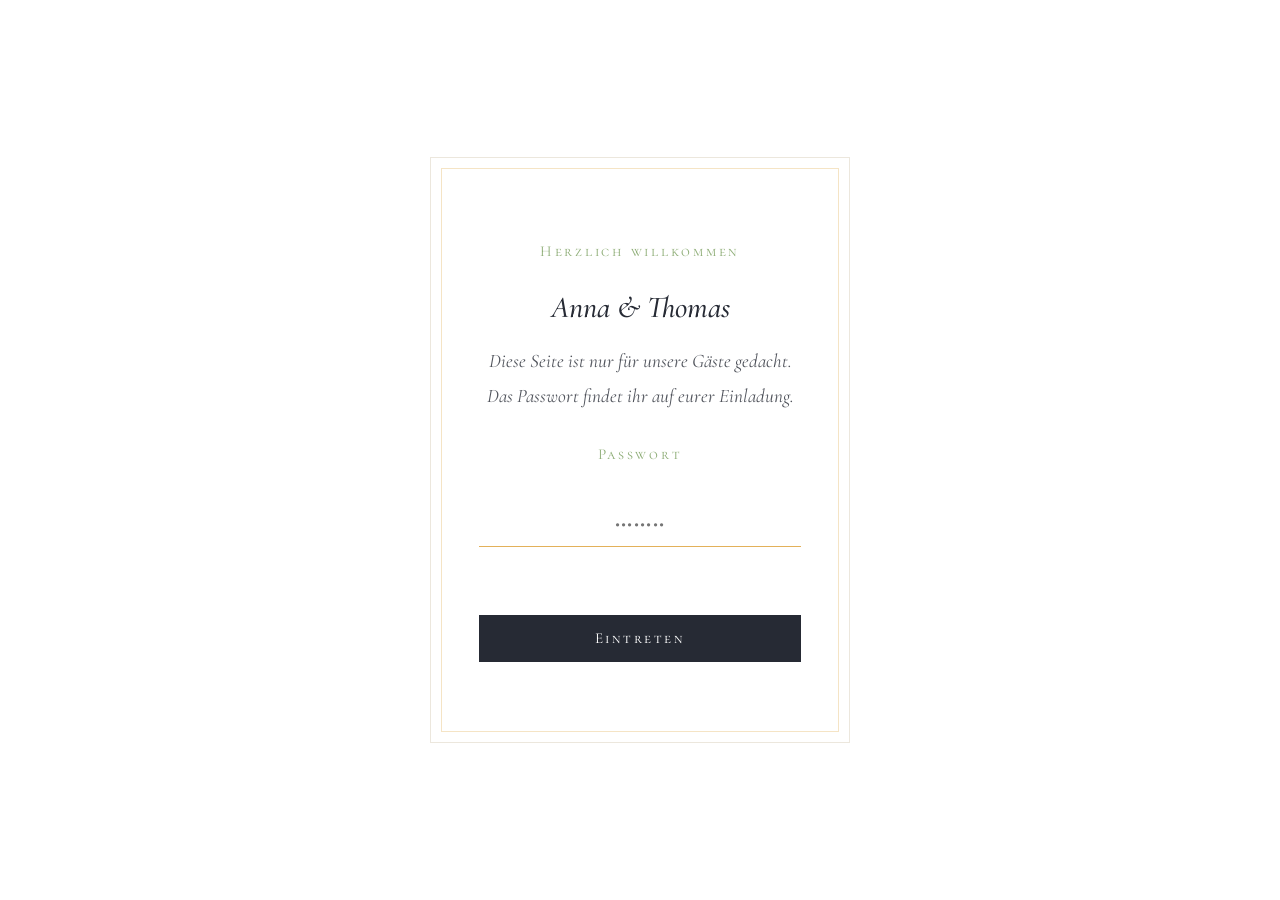
==== index.html @ 063ee351 "Add files via upload" ====
<!DOCTYPE html>
<html lang="de">
<head>
  <meta charset="UTF-8">
  <meta name="viewport" content="width=device-width, initial-scale=1.0">
  <title>Anna &amp; Thomas – Unsere Hochzeit</title>
  <meta name="robots" content="noindex, nofollow">
  <link rel="preconnect" href="https://fonts.googleapis.com">
  <link href="https://fonts.googleapis.com/css2?family=Cormorant+Garamond:ital,wght@0,400;0,500;0,600;1,400;1,500;1,600&display=swap" rel="stylesheet">
  <link rel="stylesheet" href="css/style.css">
</head>
<body>
  <img src="img/floral-frame.svg" alt="" class="floral-frame">


  <div class="gate">
    <div class="gate-card">
      <span class="eyebrow">Herzlich willkommen</span>
      <h1>Anna &amp; Thomas</h1>
      <p style="opacity:.8;">Diese Seite ist nur für unsere Gäste gedacht.<br>Das Passwort findet ihr auf eurer Einladung.</p>

      <form id="gate-form" class="gate-form" autocomplete="off">
        <label for="gate-password" class="eyebrow" style="text-align:center;">Passwort</label>
        <input
          type="password"
          id="gate-password"
          name="password"
          required
          autofocus
          placeholder="••••••••">
        <p id="gate-error" class="gate-error" role="alert" aria-live="polite"></p>
        <button type="submit" class="btn">Eintreten</button>
      </form>
    </div>
  </div>

  <script src="js/auth.js"></script>
</body>
</html>
---- css/style.css ----
/* =========================================================
   DESIGN TOKENS
   ========================================================= */
:root {
  --ivory: #FFFFFF;      /* reinweißer Hintergrund */
  --plum: #262A34;       /* Haupttext, dunkles Anthrazit-Navy */
  --sage: #8FAE78;       /* gedämpftes Blumen-Grün */
  --rose: #E7A6AC;       /* zartes Blüten-Rosa */
  --gold: #E3B15A;       /* warmes Sonnenblumen-Gelb/Gold als Akzent */
  --line: #ECE7DD;       /* Haarlinien, sehr helles Beige */

  --font-display: "Cormorant Garamond", "Times New Roman", serif;
  --font-body: "Cormorant Garamond", "EB Garamond", Georgia, serif;

  --space-1: 0.5rem;
  --space-2: 1rem;
  --space-3: 1.75rem;
  --space-4: 3rem;
  --space-5: 5rem;

  --max-width: 1100px;
}

@media (prefers-reduced-motion: reduce) {
  *, *::before, *::after {
    animation-duration: 0.01ms !important;
    animation-iteration-count: 1 !important;
    transition-duration: 0.01ms !important;
    scroll-behavior: auto !important;
  }
}

* { box-sizing: border-box; }

html { scroll-behavior: smooth; }

body {
  margin: 0;
  background: var(--ivory);
  color: var(--plum);
  font-family: var(--font-body);
  font-style: italic;
  font-size: 1.2rem;
  line-height: 1.8;
  -webkit-font-smoothing: antialiased;
}

img { max-width: 100%; display: block; }

a {
  color: inherit;
  text-decoration: none;
}

:focus-visible {
  outline: 2px solid var(--gold);
  outline-offset: 3px;
}

h1, h2, h3 {
  font-family: var(--font-display);
  font-weight: 500;
  margin: 0 0 var(--space-2);
  color: var(--plum);
}

h1 { font-size: clamp(2.6rem, 6vw, 4.2rem); font-style: italic; }
h2 { font-size: clamp(1.8rem, 4vw, 2.6rem); }
h3 { font-size: clamp(1.3rem, 3vw, 1.6rem); }

p { margin: 0 0 var(--space-2); }

.eyebrow {
  font-family: var(--font-body);
  font-style: normal;
  font-variant: small-caps;
  letter-spacing: 0.18em;
  font-size: 0.95rem;
  color: var(--sage);
}

/* =========================================================
   ZIER-ELEMENTE: Monogramm & Fleuron-Trenner
   ========================================================= */
.monogram {
  width: 84px;
  height: 84px;
  margin: 0 auto var(--space-3);
  display: block;
}

.divider {
  display: flex;
  align-items: center;
  justify-content: center;
  gap: var(--space-2);
  margin: var(--space-3) auto;
  width: 100%;
  max-width: 260px;
}
.divider::before,
.divider::after {
  content: "";
  flex: 1;
  height: 1px;
  background: var(--gold);
  opacity: 0.55;
}
.divider .diamond {
  width: 7px;
  height: 7px;
  background: var(--gold);
  transform: rotate(45deg);
  flex-shrink: 0;
}

/* =========================================================
   LAYOUT / HEADER / NAV
   ========================================================= */
.page-shell {
  max-width: var(--max-width);
  margin: 0 auto;
  padding: 0 var(--space-3);
}

.site-header {
  display: flex;
  align-items: center;
  justify-content: space-between;
  padding: var(--space-3) 0 var(--space-2);
  max-width: var(--max-width);
  margin: 0 auto;
  padding-left: var(--space-3);
  padding-right: var(--space-3);
  flex-wrap: wrap;
  gap: var(--space-2);
}

.site-logo {
  font-family: var(--font-display);
  font-style: italic;
  font-size: 1.4rem;
  color: var(--plum);
  letter-spacing: 0.02em;
}

.site-nav {
  display: flex;
  gap: var(--space-3);
  flex-wrap: wrap;
  justify-content: flex-end;
}

.site-nav a {
  font-variant: small-caps;
  font-style: normal;
  letter-spacing: 0.14em;
  font-size: 0.95rem;
  padding-bottom: 3px;
  border-bottom: 1px solid transparent;
  transition: border-color 0.25s ease, color 0.25s ease;
}

.site-nav a:hover,
.site-nav a:focus-visible {
  border-color: var(--gold);
  color: var(--gold);
}

.site-nav a[aria-current="page"] {
  border-color: var(--gold);
  color: var(--gold);
}

main { min-height: 60vh; }

.site-footer {
  text-align: center;
  padding: var(--space-4) var(--space-2) var(--space-3);
  font-size: 0.9rem;
  color: var(--sage);
}

/* =========================================================
   LANDING PAGE (home.html)
   ========================================================= */
.hero {
  min-height: 72vh;
  display: flex;
  flex-direction: column;
  align-items: center;
  justify-content: center;
  text-align: center;
  padding: var(--space-4) var(--space-3);
  animation: fade-up 900ms ease both;
}

@keyframes fade-up {
  from { opacity: 0; transform: translateY(14px); }
  to { opacity: 1; transform: translateY(0); }
}

.hero .names {
  margin: var(--space-2) 0;
}

.hero .date {
  font-variant: small-caps;
  font-style: normal;
  letter-spacing: 0.2em;
  font-size: 1.05rem;
  color: var(--plum);
}

.hero .quote {
  max-width: 46ch;
  font-style: italic;
  color: var(--plum);
  opacity: 0.85;
  margin-top: var(--space-3);
}

.countdown {
  display: flex;
  gap: var(--space-4);
  margin-top: var(--space-4);
}

.countdown .unit {
  text-align: center;
}

.countdown .num {
  font-family: var(--font-display);
  font-size: 2.4rem;
  color: var(--gold);
  display: block;
  line-height: 1;
}

.countdown .label {
  font-variant: small-caps;
  font-style: normal;
  letter-spacing: 0.12em;
  font-size: 0.85rem;
  color: var(--sage);
}

/* =========================================================
   PASSWORT-SEITE (index.html)
   ========================================================= */
.gate {
  min-height: 100vh;
  display: flex;
  align-items: center;
  justify-content: center;
  padding: var(--space-3);
}

.gate-card {
  width: 100%;
  max-width: 420px;
  text-align: center;
  padding: var(--space-5) var(--space-4);
  border: 1px solid var(--line);
  position: relative;
  background: var(--ivory);
}

.gate-card::before {
  content: "";
  position: absolute;
  inset: 10px;
  border: 1px solid var(--gold);
  opacity: 0.35;
  pointer-events: none;
}

.gate-card h1 {
  font-size: 1.9rem;
  margin-bottom: var(--space-1);
}

.gate-card .eyebrow { display: block; margin-bottom: var(--space-2); }

.gate-form {
  margin-top: var(--space-3);
  display: flex;
  flex-direction: column;
  gap: var(--space-2);
}

.gate-form input[type="password"] {
  font-family: var(--font-body);
  font-size: 1.05rem;
  text-align: center;
  padding: 0.75rem 1rem;
  border: none;
  border-bottom: 1px solid var(--line);
  background: transparent;
  color: var(--plum);
  letter-spacing: 0.08em;
}

.gate-form input[type="password"]:focus {
  border-bottom-color: var(--gold);
  outline: none;
}

.btn {
  font-family: var(--font-body);
  font-variant: small-caps;
  font-style: normal;
  letter-spacing: 0.16em;
  font-size: 0.95rem;
  background: var(--plum);
  color: var(--ivory);
  border: 1px solid var(--plum);
  padding: 0.85rem 1.5rem;
  cursor: pointer;
  transition: background 0.25s ease, color 0.25s ease;
}

.btn:hover, .btn:focus-visible {
  background: var(--gold);
  border-color: var(--gold);
}

.btn.btn-outline {
  background: transparent;
  color: var(--plum);
}
.btn.btn-outline:hover { color: var(--ivory); }

.gate-error {
  min-height: 1.4em;
  color: #A24C4C;
  font-size: 0.9rem;
  font-variant: small-caps;
  font-style: normal;
  letter-spacing: 0.08em;
}

.gate-error.shake {
  animation: shake 420ms ease;
}
@keyframes shake {
  20%, 60% { transform: translateX(-6px); }
  40%, 80% { transform: translateX(6px); }
}

/* =========================================================
   ALLGEMEINE SEKTIONEN / KARTEN
   ========================================================= */
.section {
  padding: var(--space-5) var(--space-3);
  max-width: var(--max-width);
  margin: 0 auto;
}

.section-intro {
  text-align: center;
  max-width: 60ch;
  margin: 0 auto var(--space-4);
}

.card-grid {
  display: grid;
  grid-template-columns: repeat(auto-fit, minmax(280px, 1fr));
  gap: var(--space-4);
}

.card {
  border: 1px solid var(--line);
  padding: var(--space-3);
}

.card h3 { margin-bottom: var(--space-1); }

.card .meta {
  font-variant: small-caps;
  font-style: normal;
  letter-spacing: 0.1em;
  color: var(--sage);
  font-size: 0.9rem;
  margin-bottom: var(--space-2);
}

.card .map-link {
  display: inline-block;
  margin-top: var(--space-1);
  border-bottom: 1px solid var(--gold);
  font-variant: small-caps;
  font-style: normal;
  letter-spacing: 0.1em;
  font-size: 0.9rem;
}


/* =========================================================
   ABLAUF (zweispaltig: Titel links, Trennlinie, Zeiten rechts)
   ========================================================= */
.schedule {
  display: flex;
  align-items: center;
  gap: var(--space-5);
  max-width: 900px;
  margin: 0 auto;
  min-height: 50vh;
}

.schedule-title {
  flex: 0 0 auto;
}

.schedule-title h1 {
  margin: 0;
  white-space: nowrap;
}

.schedule-divider {
  align-self: stretch;
  width: 1px;
  background: var(--line);
  flex-shrink: 0;
}

.schedule-list {
  display: flex;
  flex-direction: column;
  gap: var(--space-3);
}

.schedule-row {
  display: flex;
  align-items: baseline;
  gap: var(--space-3);
}

.schedule-row .time {
  font-family: var(--font-display);
  font-size: 1.5rem;
  color: var(--plum);
  min-width: 4.5ch;
  text-align: right;
}

.schedule-row .event {
  font-size: 1.25rem;
}

@media (max-width: 700px) {
  .schedule {
    flex-direction: column;
    align-items: flex-start;
    gap: var(--space-3);
    min-height: 0;
  }
  .schedule-divider {
    width: 100%;
    height: 1px;
  }
}

/* =========================================================
   FAQ (Accordion)
   ========================================================= */
.faq-list {
  max-width: 700px;
  margin: 0 auto;
}

.faq-item {
  border-bottom: 1px solid var(--line);
}

.faq-item summary {
  cursor: pointer;
  list-style: none;
  padding: var(--space-2) 0;
  font-family: var(--font-display);
  font-size: 1.25rem;
  display: flex;
  align-items: center;
  justify-content: space-between;
  gap: var(--space-2);
}

.faq-item summary::-webkit-details-marker { display: none; }

.faq-item summary::after {
  content: "+";
  font-size: 1.4rem;
  color: var(--gold);
  flex-shrink: 0;
  transition: transform 0.25s ease;
}

.faq-item[open] summary::after {
  content: "\2013"; /* – */
}

.faq-item .faq-answer {
  padding: 0 0 var(--space-3);
  color: var(--plum);
  opacity: 0.9;
}

/* =========================================================
   RSVP-INFO (reiner Text, kein Formular)
   ========================================================= */
.rsvp-info {
  max-width: 520px;
  margin: 0 auto;
  text-align: center;
}

/* =========================================================
   BLUMEN-RAHMEN (dein Original-Bild, in SVG gewrappt, skaliert
   nicht-uniform bis an alle vier Bildschirmränder)
   ========================================================= */
.floral-frame {
  position: fixed;
  inset: 0;
  width: 100vw;
  height: 100vh;
  z-index: 0;
  pointer-events: none;
}

.site-header, main, .site-footer, .gate {
  position: relative;
  z-index: 1;
}

.page-shell, .section, .gate-card { position: relative; }

/* Sicherer Innenabstand, damit Inhalte nicht unter dem Rahmen liegen */
.site-header {
  padding-top: max(var(--space-3), 4vh);
  padding-left: max(var(--space-3), 6vw);
  padding-right: max(var(--space-3), 6vw);
}

.section {
  padding-left: max(var(--space-3), 6vw);
  padding-right: max(var(--space-3), 6vw);
  padding-top: max(var(--space-4), 4vh);
  padding-bottom: max(var(--space-5), 8vh);
}

.hero { padding-left: max(var(--space-3), 6vw); padding-right: max(var(--space-3), 6vw); }

.site-footer { padding-bottom: max(var(--space-3), 5vh); }

@media (max-width: 780px) {
  .site-header, .section, .hero {
    padding-left: var(--space-3);
    padding-right: var(--space-3);
  }
}

/* =========================================================
   RESPONSIVE
   ========================================================= */
@media (max-width: 640px) {
  .site-header { flex-direction: column; align-items: flex-start; }
  .site-nav { justify-content: flex-start; gap: var(--space-2); }
  .countdown { gap: var(--space-2); }
  .countdown .num { font-size: 1.8rem; }
  .timeline { padding-left: var(--space-3); }
  .timeline-item::before { left: calc(-1 * var(--space-3) + 1px); }
}
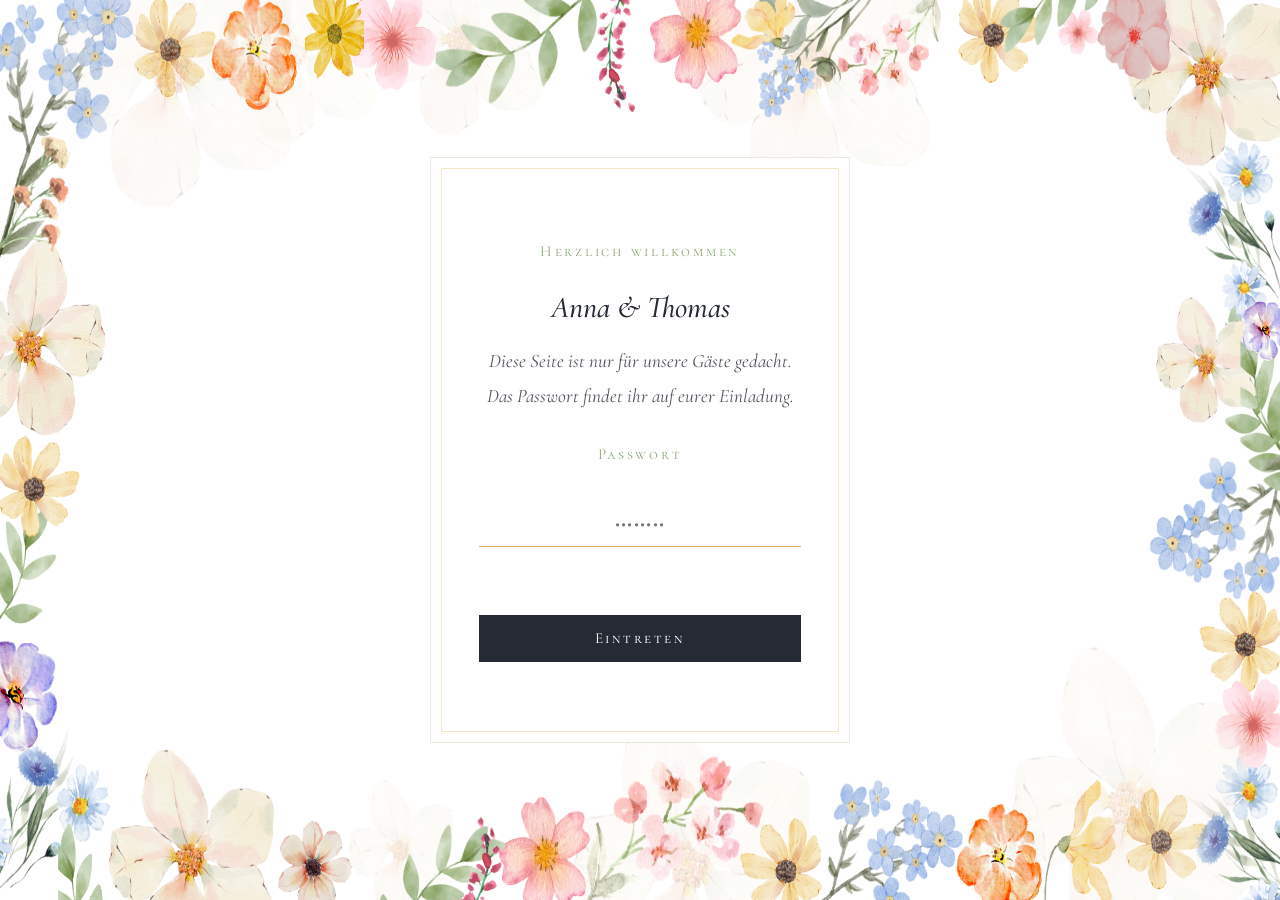
==== commit f07d6fd3: "Update index.html" ====
--- a/index.html
+++ b/index.html
@@ -10,7 +10,7 @@
   <link rel="stylesheet" href="css/style.css">
 </head>
 <body>
-  <img src="img/floral-frame.svg" alt="" class="floral-frame">
+  <img src="img/floral-frame.png" alt="" class="floral-frame">
 
 
   <div class="gate">
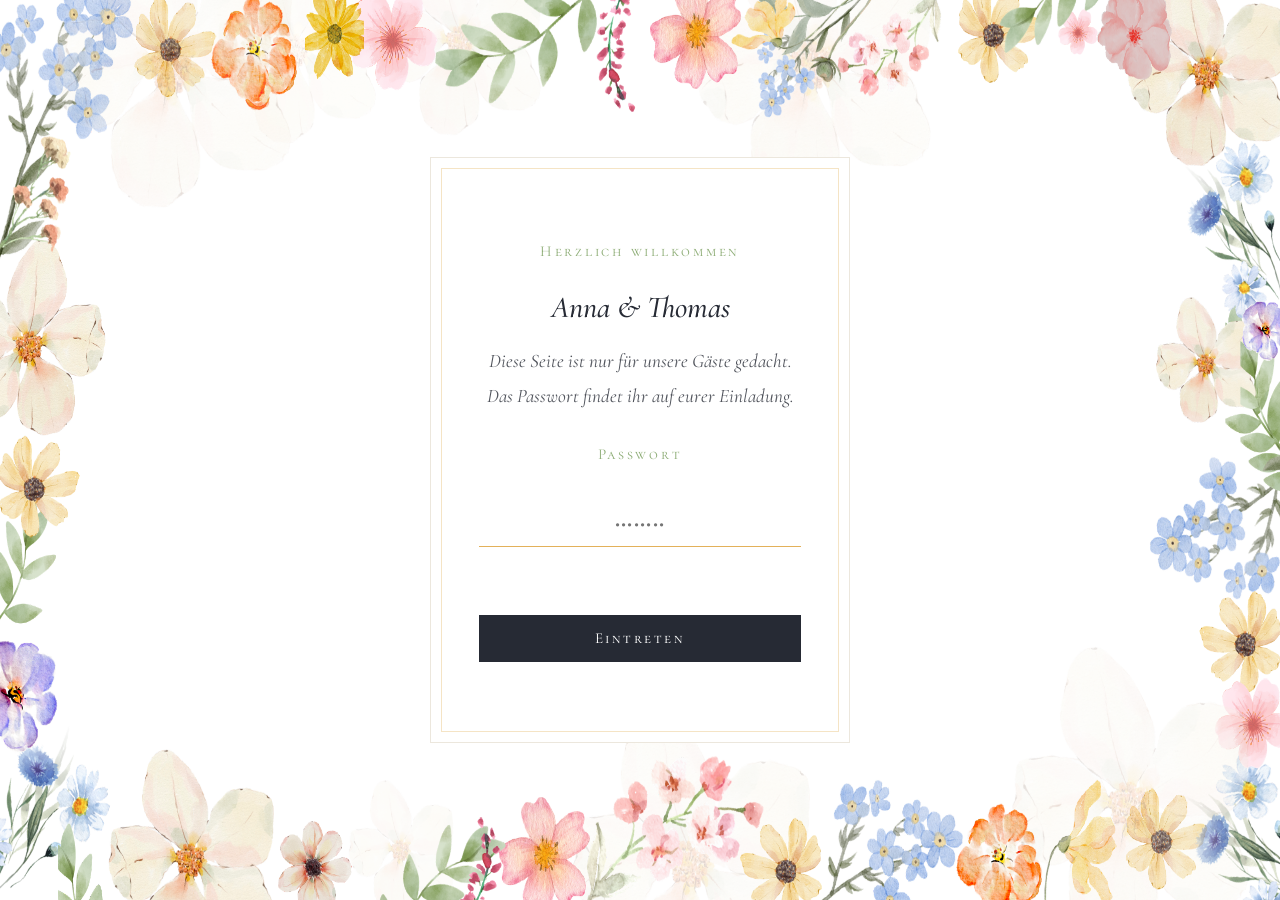
==== commit 88a38452: "Update index.html" ====
--- a/index.html
+++ b/index.html
@@ -10,7 +10,7 @@
   <link rel="stylesheet" href="css/style.css">
 </head>
 <body>
-  <img src="img/floral-frame.png" alt="" class="floral-frame">
+  <img src="img/floral-frame.svg" alt="" class="floral-frame">
 
 
   <div class="gate">
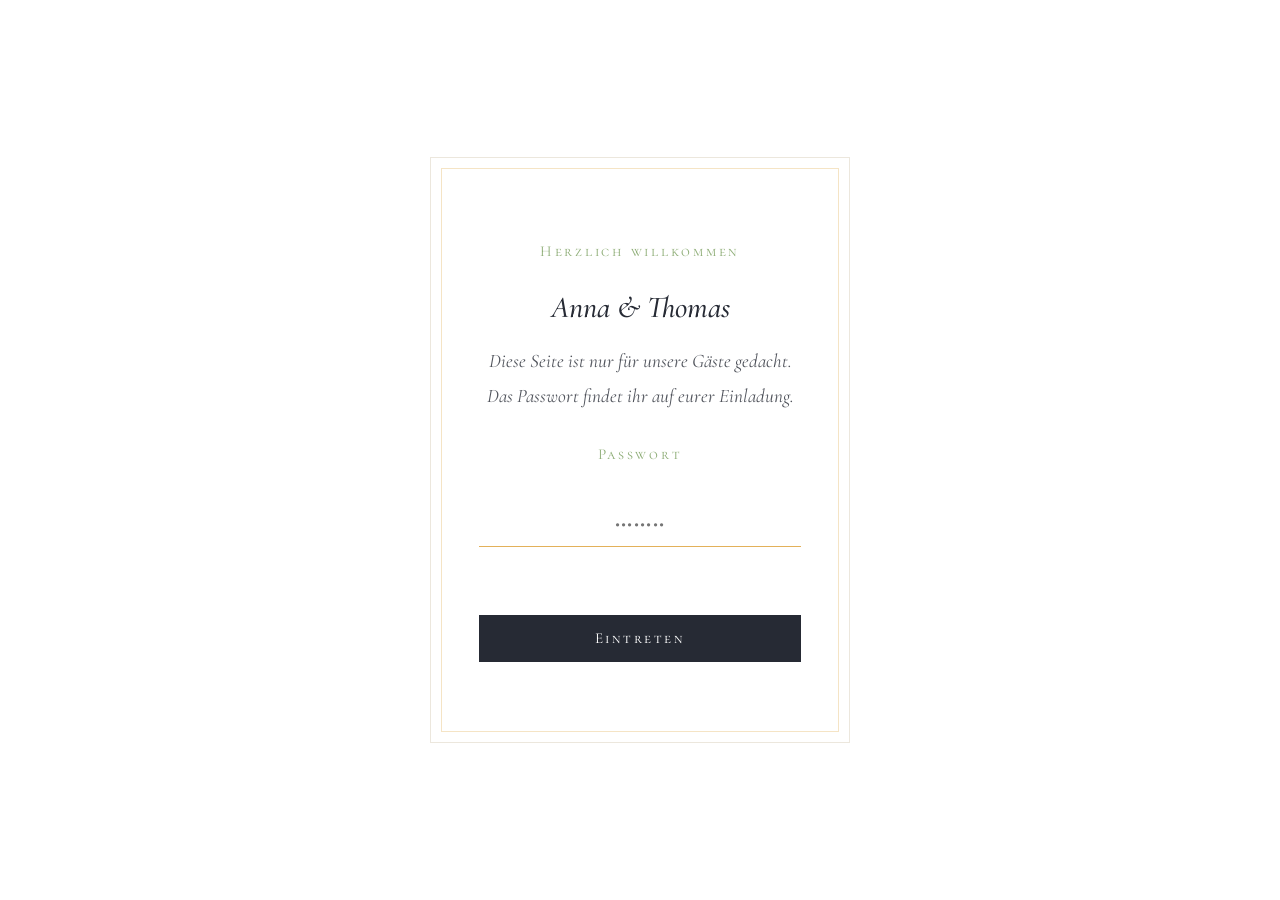
==== commit 41dbd6af: "Add files via upload" ====
--- a/index.html
+++ b/index.html
@@ -10,7 +10,12 @@
   <link rel="stylesheet" href="css/style.css">
 </head>
 <body>
-  <img src="img/floral-frame.svg" alt="" class="floral-frame">
+  <img src="img/floral-top.png" alt="" class="floral-band top">
+  <img src="img/floral-bottom.png" alt="" class="floral-band bottom">
+  <img src="img/floral-left-top.png" alt="" class="floral-band side left-top">
+  <img src="img/floral-left-bottom.png" alt="" class="floral-band side left-bottom">
+  <img src="img/floral-right-top.png" alt="" class="floral-band side right-top">
+  <img src="img/floral-right-bottom.png" alt="" class="floral-band side right-bottom">
 
 
   <div class="gate">
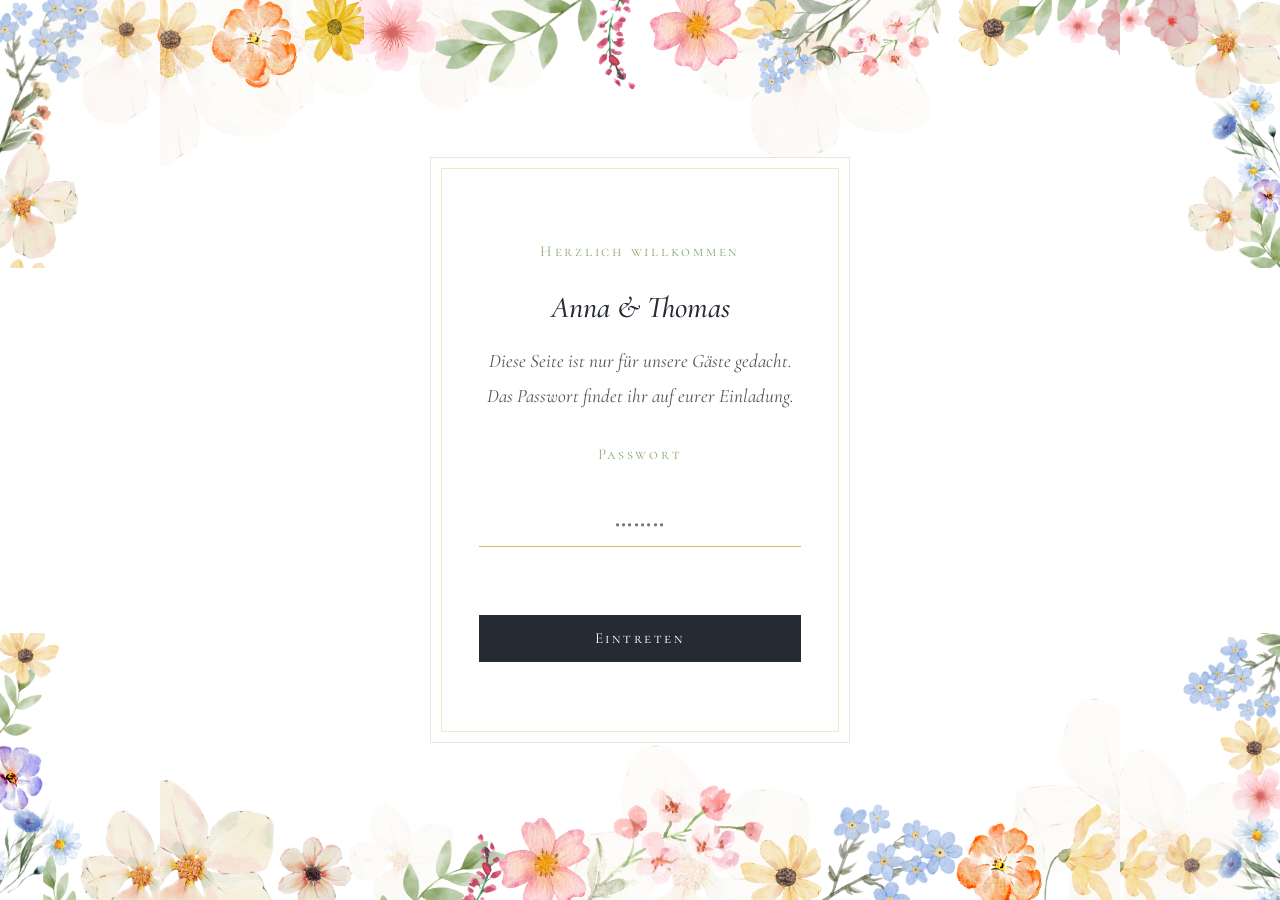
==== commit c7f27f8c: "Update index.html" ====
--- a/index.html
+++ b/index.html
@@ -1,6 +1,7 @@
 <!DOCTYPE html>
 <html lang="de">
 <head>
+  
   <meta charset="UTF-8">
   <meta name="viewport" content="width=device-width, initial-scale=1.0">
   <title>Anna &amp; Thomas – Unsere Hochzeit</title>
--- a/css/style.css
+++ b/css/style.css
@@ -516,16 +516,47 @@
 }
 
 /* =========================================================
-   BLUMEN-RAHMEN (dein Original-Bild, in SVG gewrappt, skaliert
-   nicht-uniform bis an alle vier Bildschirmränder)
-   ========================================================= */
-.floral-frame {
+   BLUMEN-RAHMEN (einzelne, unverzerrte Randstreifen aus deinem
+   Original-Bild – jeder Streifen skaliert nur in EINE Richtung,
+   dadurch keine Verzerrung, egal welche Bildschirmgröße)
+   ========================================================= */
+.floral-band {
   position: fixed;
-  inset: 0;
-  width: 100vw;
-  height: 100vh;
   z-index: 0;
   pointer-events: none;
+}
+
+.floral-band.top {
+  top: 0;
+  left: 0;
+  width: 100%;
+  height: auto;
+}
+
+.floral-band.bottom {
+  bottom: 0;
+  left: 0;
+  width: 100%;
+  height: auto;
+}
+
+.floral-band.side {
+  width: 60px;
+  height: auto;
+  display: none;
+}
+
+.floral-band.left-top { top: 0; left: 0; }
+.floral-band.left-bottom { bottom: 0; left: 0; }
+.floral-band.right-top { top: 0; right: 0; }
+.floral-band.right-bottom { bottom: 0; right: 0; }
+
+@media (min-width: 640px) {
+  .floral-band.side { display: block; width: 100px; }
+}
+
+@media (min-width: 1024px) {
+  .floral-band.side { width: 160px; }
 }
 
 .site-header, main, .site-footer, .gate {
@@ -535,29 +566,37 @@
 
 .page-shell, .section, .gate-card { position: relative; }
 
-/* Sicherer Innenabstand, damit Inhalte nicht unter dem Rahmen liegen */
+/* Sicherer Innenabstand, an die tatsächliche Streifenhöhe/-breite
+   gekoppelt (per Breakpoint, nicht geschätzt) */
 .site-header {
-  padding-top: max(var(--space-3), 4vh);
-  padding-left: max(var(--space-3), 6vw);
-  padding-right: max(var(--space-3), 6vw);
+  padding-top: 3.5rem;
+  padding-left: var(--space-3);
+  padding-right: var(--space-3);
 }
 
 .section {
-  padding-left: max(var(--space-3), 6vw);
-  padding-right: max(var(--space-3), 6vw);
-  padding-top: max(var(--space-4), 4vh);
-  padding-bottom: max(var(--space-5), 8vh);
-}
-
-.hero { padding-left: max(var(--space-3), 6vw); padding-right: max(var(--space-3), 6vw); }
-
-.site-footer { padding-bottom: max(var(--space-3), 5vh); }
-
-@media (max-width: 780px) {
-  .site-header, .section, .hero {
-    padding-left: var(--space-3);
-    padding-right: var(--space-3);
-  }
+  padding-left: var(--space-3);
+  padding-right: var(--space-3);
+  padding-top: var(--space-4);
+  padding-bottom: 4.5rem;
+}
+
+.hero { padding-left: var(--space-3); padding-right: var(--space-3); }
+
+.site-footer { padding-bottom: 3.5rem; }
+
+@media (min-width: 640px) {
+  .site-header { padding-top: 4.5rem; padding-left: 6rem; padding-right: 6rem; }
+  .section { padding-left: 6rem; padding-right: 6rem; padding-bottom: 5.5rem; }
+  .hero { padding-left: 6rem; padding-right: 6rem; }
+  .site-footer { padding-bottom: 4.5rem; }
+}
+
+@media (min-width: 1024px) {
+  .site-header { padding-top: 5.5rem; padding-left: 9rem; padding-right: 9rem; }
+  .section { padding-left: 9rem; padding-right: 9rem; padding-bottom: 6.5rem; }
+  .hero { padding-left: 9rem; padding-right: 9rem; }
+  .site-footer { padding-bottom: 5.5rem; }
 }
 
 /* =========================================================
@@ -568,6 +607,5 @@
   .site-nav { justify-content: flex-start; gap: var(--space-2); }
   .countdown { gap: var(--space-2); }
   .countdown .num { font-size: 1.8rem; }
-  .timeline { padding-left: var(--space-3); }
-  .timeline-item::before { left: calc(-1 * var(--space-3) + 1px); }
-}
+  .schedule-title h1 { white-space: normal; }
+}
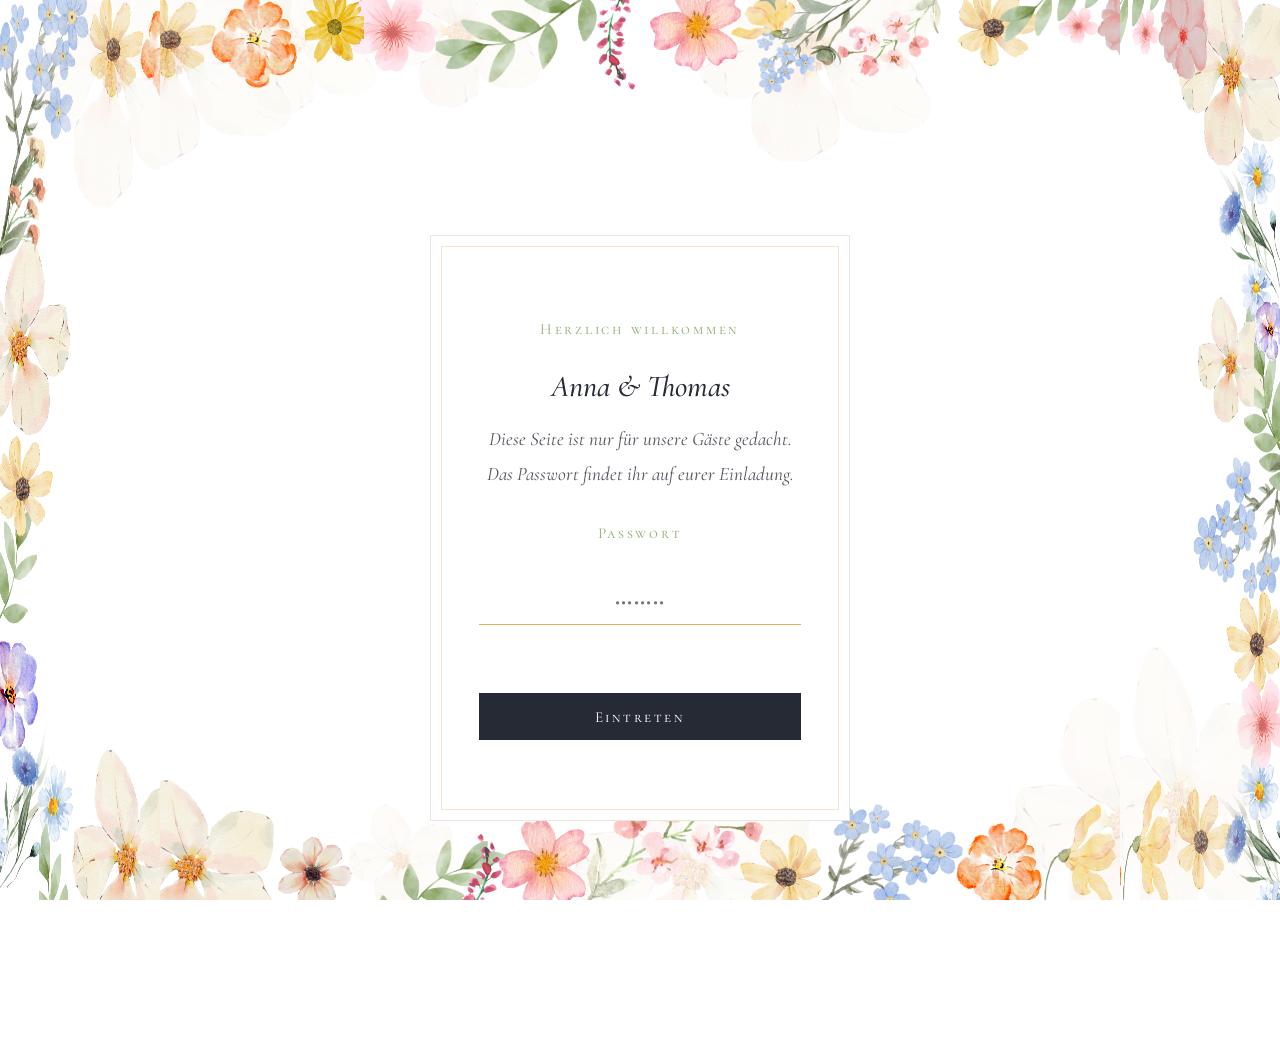
==== commit 72bb3381: "Add files via upload" ====
--- a/index.html
+++ b/index.html
@@ -1,7 +1,6 @@
 <!DOCTYPE html>
 <html lang="de">
 <head>
-  
   <meta charset="UTF-8">
   <meta name="viewport" content="width=device-width, initial-scale=1.0">
   <title>Anna &amp; Thomas – Unsere Hochzeit</title>
@@ -13,10 +12,8 @@
 <body>
   <img src="img/floral-top.png" alt="" class="floral-band top">
   <img src="img/floral-bottom.png" alt="" class="floral-band bottom">
-  <img src="img/floral-left-top.png" alt="" class="floral-band side left-top">
-  <img src="img/floral-left-bottom.png" alt="" class="floral-band side left-bottom">
-  <img src="img/floral-right-top.png" alt="" class="floral-band side right-top">
-  <img src="img/floral-right-bottom.png" alt="" class="floral-band side right-bottom">
+  <div class="floral-band side left" aria-hidden="true"><img src="img/floral-left.png" alt=""></div>
+  <div class="floral-band side right" aria-hidden="true"><img src="img/floral-right.png" alt=""></div>
 
 
   <div class="gate">
--- a/css/style.css
+++ b/css/style.css
@@ -19,6 +19,9 @@
   --space-5: 5rem;
 
   --max-width: 1100px;
+
+  --band-h: calc(100vw * 430 / 2555); /* tatsächliche Höhe des oben/unten-Streifens */
+  --safe-v: calc(var(--band-h) + 1.25rem); /* + Sicherheitspuffer */
 }
 
 @media (prefers-reduced-motion: reduce) {
@@ -541,18 +544,26 @@
 }
 
 .floral-band.side {
+  top: 0;
+  height: 100%;
   width: 60px;
-  height: auto;
-  display: none;
-}
-
-.floral-band.left-top { top: 0; left: 0; }
-.floral-band.left-bottom { bottom: 0; left: 0; }
-.floral-band.right-top { top: 0; right: 0; }
-.floral-band.right-bottom { bottom: 0; right: 0; }
+  overflow: hidden;
+}
+.floral-band.side.left { left: 0; }
+.floral-band.side.right { right: 0; }
+
+.floral-band.side img {
+  position: absolute;
+  top: 0;
+  height: 100%;
+  width: auto;
+  display: block;
+}
+.floral-band.side.left img { left: 0; }
+.floral-band.side.right img { right: 0; }
 
 @media (min-width: 640px) {
-  .floral-band.side { display: block; width: 100px; }
+  .floral-band.side { width: 100px; }
 }
 
 @media (min-width: 1024px) {
@@ -566,37 +577,37 @@
 
 .page-shell, .section, .gate-card { position: relative; }
 
-/* Sicherer Innenabstand, an die tatsächliche Streifenhöhe/-breite
-   gekoppelt (per Breakpoint, nicht geschätzt) */
+/* Sicherer Innenabstand: exakt an das Seitenverhältnis der Streifen
+   gekoppelt (Streifen sind 2555×430px -> Höhe = 16.83% der Breite),
+   plus Sicherheitspuffer. So kann es bei keiner Bildschirmgröße
+   zur Überlappung kommen. */
 .site-header {
-  padding-top: 3.5rem;
-  padding-left: var(--space-3);
-  padding-right: var(--space-3);
+  padding-top: var(--safe-v);
+  padding-left: 5.25rem;
+  padding-right: 5.25rem;
 }
 
 .section {
-  padding-left: var(--space-3);
-  padding-right: var(--space-3);
+  padding-left: 5.25rem;
+  padding-right: 5.25rem;
   padding-top: var(--space-4);
-  padding-bottom: 4.5rem;
-}
-
-.hero { padding-left: var(--space-3); padding-right: var(--space-3); }
-
-.site-footer { padding-bottom: 3.5rem; }
+  padding-bottom: calc(var(--safe-v) + var(--space-3));
+}
+
+.hero { padding-left: 5.25rem; padding-right: 5.25rem; }
+
+.site-footer { padding-bottom: var(--safe-v); }
+
+.gate { padding-top: var(--safe-v); padding-bottom: var(--safe-v); padding-left: 5.25rem; padding-right: 5.25rem; }
 
 @media (min-width: 640px) {
-  .site-header { padding-top: 4.5rem; padding-left: 6rem; padding-right: 6rem; }
-  .section { padding-left: 6rem; padding-right: 6rem; padding-bottom: 5.5rem; }
-  .hero { padding-left: 6rem; padding-right: 6rem; }
-  .site-footer { padding-bottom: 4.5rem; }
+  /* Seitenstreifen ab hier 100px breit -> Puffer entsprechend */
+  .site-header, .section, .hero, .gate { padding-left: 7.75rem; padding-right: 7.75rem; }
 }
 
 @media (min-width: 1024px) {
-  .site-header { padding-top: 5.5rem; padding-left: 9rem; padding-right: 9rem; }
-  .section { padding-left: 9rem; padding-right: 9rem; padding-bottom: 6.5rem; }
-  .hero { padding-left: 9rem; padding-right: 9rem; }
-  .site-footer { padding-bottom: 5.5rem; }
+  /* Seitenstreifen ab hier 160px breit -> Puffer entsprechend */
+  .site-header, .section, .hero, .gate { padding-left: 11.5rem; padding-right: 11.5rem; }
 }
 
 /* =========================================================
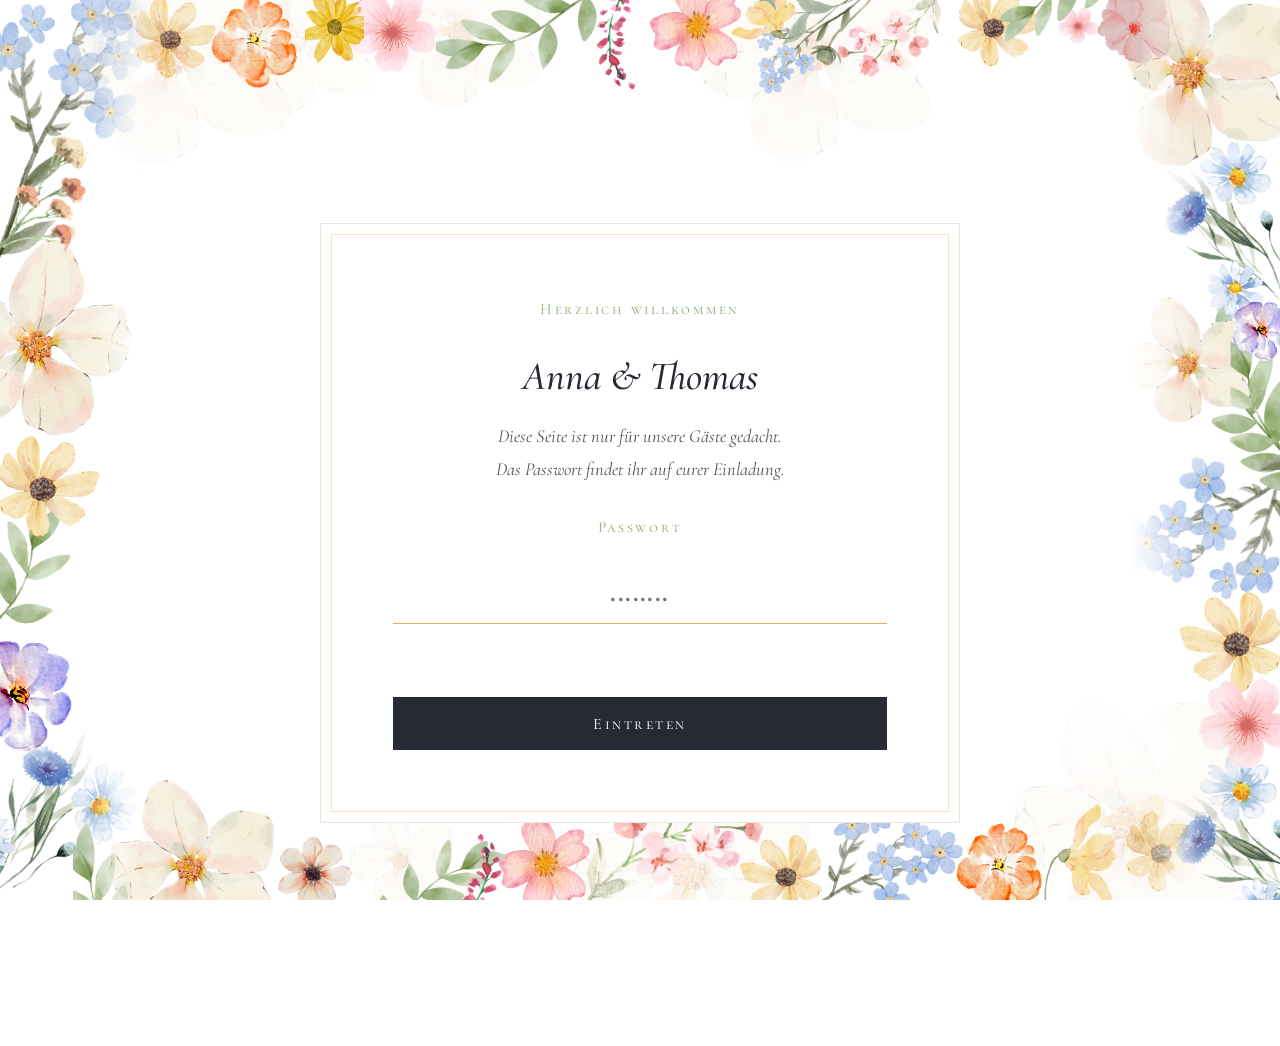
==== commit 53f91cbb: "Update index.html" ====
--- a/index.html
+++ b/index.html
@@ -3,7 +3,7 @@
 <head>
   <meta charset="UTF-8">
   <meta name="viewport" content="width=device-width, initial-scale=1.0">
-  <title>Anna &amp; Thomas – Unsere Hochzeit</title>
+  <title>Dung &amp; Raimond – Unsere Hochzeit</title>
   <meta name="robots" content="noindex, nofollow">
   <link rel="preconnect" href="https://fonts.googleapis.com">
   <link href="https://fonts.googleapis.com/css2?family=Cormorant+Garamond:ital,wght@0,400;0,500;0,600;1,400;1,500;1,600&display=swap" rel="stylesheet">
--- a/css/style.css
+++ b/css/style.css
@@ -534,6 +534,8 @@
   left: 0;
   width: 100%;
   height: auto;
+  -webkit-mask-image: linear-gradient(to bottom, black 55%, transparent 100%);
+  mask-image: linear-gradient(to bottom, black 55%, transparent 100%);
 }
 
 .floral-band.bottom {
@@ -541,33 +543,49 @@
   left: 0;
   width: 100%;
   height: auto;
+  -webkit-mask-image: linear-gradient(to top, black 55%, transparent 100%);
+  mask-image: linear-gradient(to top, black 55%, transparent 100%);
 }
 
 .floral-band.side {
   top: 0;
   height: 100%;
-  width: 60px;
+  width: 0;
+  display: none;
   overflow: hidden;
 }
-.floral-band.side.left { left: 0; }
-.floral-band.side.right { right: 0; }
+.floral-band.side.left {
+  left: 0;
+  -webkit-mask-image: linear-gradient(to right, black 55%, transparent 100%);
+  mask-image: linear-gradient(to right, black 55%, transparent 100%);
+}
+.floral-band.side.right {
+  right: 0;
+  -webkit-mask-image: linear-gradient(to left, black 55%, transparent 100%);
+  mask-image: linear-gradient(to left, black 55%, transparent 100%);
+}
 
 .floral-band.side img {
   position: absolute;
   top: 0;
   height: 100%;
   width: auto;
+  max-width: none;
   display: block;
 }
 .floral-band.side.left img { left: 0; }
 .floral-band.side.right img { right: 0; }
 
-@media (min-width: 640px) {
-  .floral-band.side { width: 100px; }
+@media (min-width: 480px) {
+  .floral-band.side { display: block; width: 50px; }
+}
+
+@media (min-width: 768px) {
+  .floral-band.side { width: 90px; }
 }
 
 @media (min-width: 1024px) {
-  .floral-band.side { width: 160px; }
+  .floral-band.side { width: 150px; }
 }
 
 .site-header, main, .site-footer, .gate {
@@ -583,31 +601,36 @@
    zur Überlappung kommen. */
 .site-header {
   padding-top: var(--safe-v);
-  padding-left: 5.25rem;
-  padding-right: 5.25rem;
+  padding-left: var(--space-3);
+  padding-right: var(--space-3);
 }
 
 .section {
-  padding-left: 5.25rem;
-  padding-right: 5.25rem;
+  padding-left: var(--space-3);
+  padding-right: var(--space-3);
   padding-top: var(--space-4);
   padding-bottom: calc(var(--safe-v) + var(--space-3));
 }
 
-.hero { padding-left: 5.25rem; padding-right: 5.25rem; }
+.hero { padding-left: var(--space-3); padding-right: var(--space-3); }
 
 .site-footer { padding-bottom: var(--safe-v); }
 
-.gate { padding-top: var(--safe-v); padding-bottom: var(--safe-v); padding-left: 5.25rem; padding-right: 5.25rem; }
-
-@media (min-width: 640px) {
-  /* Seitenstreifen ab hier 100px breit -> Puffer entsprechend */
-  .site-header, .section, .hero, .gate { padding-left: 7.75rem; padding-right: 7.75rem; }
+.gate { padding-top: var(--safe-v); padding-bottom: var(--safe-v); padding-left: var(--space-3); padding-right: var(--space-3); }
+
+@media (min-width: 480px) {
+  /* Seitenstreifen ab hier 50px breit -> Puffer entsprechend */
+  .site-header, .section, .hero, .gate { padding-left: 4.625rem; padding-right: 4.625rem; }
+}
+
+@media (min-width: 768px) {
+  /* Seitenstreifen ab hier 90px breit -> Puffer entsprechend */
+  .site-header, .section, .hero, .gate { padding-left: 7.125rem; padding-right: 7.125rem; }
 }
 
 @media (min-width: 1024px) {
-  /* Seitenstreifen ab hier 160px breit -> Puffer entsprechend */
-  .site-header, .section, .hero, .gate { padding-left: 11.5rem; padding-right: 11.5rem; }
+  /* Seitenstreifen ab hier 150px breit -> Puffer entsprechend */
+  .site-header, .section, .hero, .gate { padding-left: 10.875rem; padding-right: 10.875rem; }
 }
 
 /* =========================================================
@@ -620,3 +643,66 @@
   .countdown .num { font-size: 1.8rem; }
   .schedule-title h1 { white-space: normal; }
 }
+
+/* =========================================================
+   DESKTOP-ANPASSUNGEN (ab 1024px)
+   – größerer Inhaltsbereich
+   – Menü fixiert, bleibt beim Scrollen sichtbar,
+    liegt direkt unter dem Blumenrand statt darunter verdeckt
+   ========================================================= */
+@media (min-width: 1024px) {
+  :root {
+    --max-width: 1320px;
+    /* engerer Puffer für den Desktop-Look, Menü rückt näher an die Blumen */
+    --safe-v: calc(var(--band-h) + 0.5rem);
+    /* eigener, engerer Wert nur für die Menüposition: im mittleren/
+       rechten Bereich (wo das Menü sitzt) sind die Blumen deutlich
+       kürzer als am äußersten Rand, --safe-v wäre hier zu großzügig */
+    --nav-top: calc(100vw * 0.095 + 0.4rem);
+  }
+
+  .gate-card {
+    max-width: 640px;
+    padding: 4.5rem 4.5rem;
+  }
+  .gate-card h1 { font-size: 2.5rem; }
+  .gate-card p { font-size: 1.15rem; }
+  .gate-form input[type="password"] { font-size: 1.15rem; padding: 0.85rem 1rem; }
+  .btn { font-size: 1rem; padding: 0.95rem 1.75rem; }
+
+  .section-intro { max-width: 68ch; }
+  .hero .quote { max-width: 54ch; font-size: 1.2rem; }
+
+  .site-header {
+    position: fixed;
+    top: var(--nav-top);
+    left: 0;
+    right: 0;
+    z-index: 2;
+    padding-top: 0.6rem;
+    padding-bottom: 0.6rem;
+    background: rgba(255, 255, 255, 0.88);
+    backdrop-filter: blur(6px);
+    -webkit-backdrop-filter: blur(6px);
+  }
+
+  /* main rückt an die Stelle, an der der (jetzt fixierte) Header
+     vorher im normalen Fluss stand, plus kompakter Platz für die
+     Menüleiste selbst */
+  main {
+    padding-top: calc(var(--nav-top) + 3.25rem);
+  }
+
+  /* Weniger Leerraum vor dem Footer: die große Sicherheits-Reserve
+     ist hier nicht nötig, der Footer selbst hält schon Abstand zu
+     den unteren Blumen */
+  .section { padding-bottom: 2.5rem; }
+  .site-footer { padding-top: 1rem; padding-bottom: var(--safe-v); }
+
+  /* etwas kompakter, damit möglichst viel ohne Scrollen passt */
+  .hero { min-height: 58vh; }
+
+  /* verhindert das "Überfedern" beim Scrollen über den Rand hinaus,
+     damit oben nie Leerraum über dem Menü sichtbar wird */
+  html, body { overscroll-behavior-y: none; }
+}
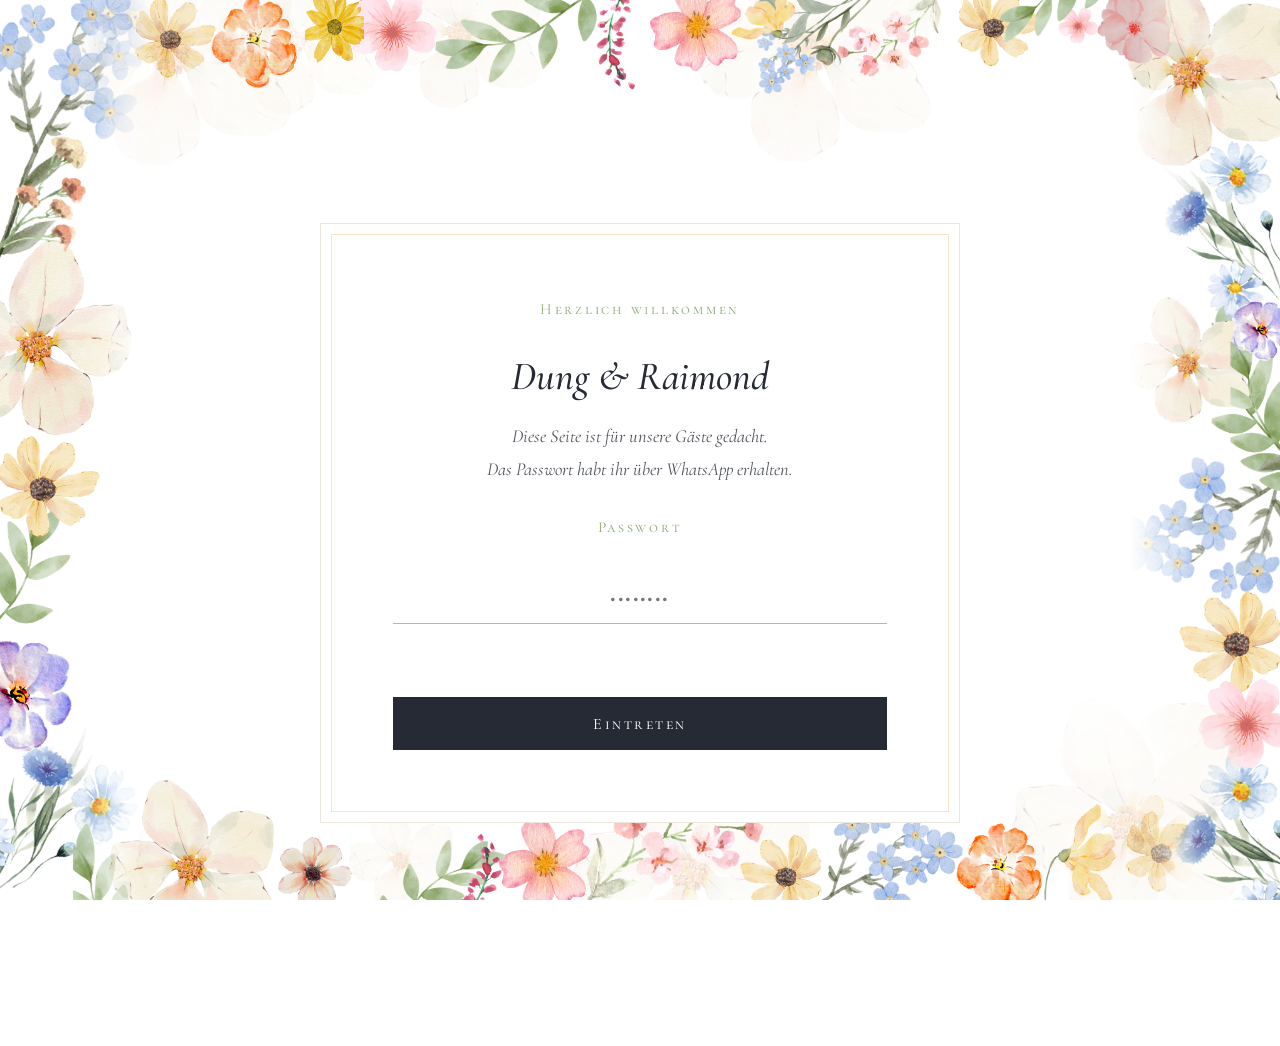
==== commit 07c9040a: "Update index.html" ====
--- a/index.html
+++ b/index.html
@@ -19,8 +19,8 @@
   <div class="gate">
     <div class="gate-card">
       <span class="eyebrow">Herzlich willkommen</span>
-      <h1>Anna &amp; Thomas</h1>
-      <p style="opacity:.8;">Diese Seite ist nur für unsere Gäste gedacht.<br>Das Passwort findet ihr auf eurer Einladung.</p>
+      <h1>Dung &amp; Raimond</h1>
+      <p style="opacity:.8;">Diese Seite ist für unsere Gäste gedacht.<br>Das Passwort habt ihr über WhatsApp erhalten.</p>
 
       <form id="gate-form" class="gate-form" autocomplete="off">
         <label for="gate-password" class="eyebrow" style="text-align:center;">Passwort</label>
